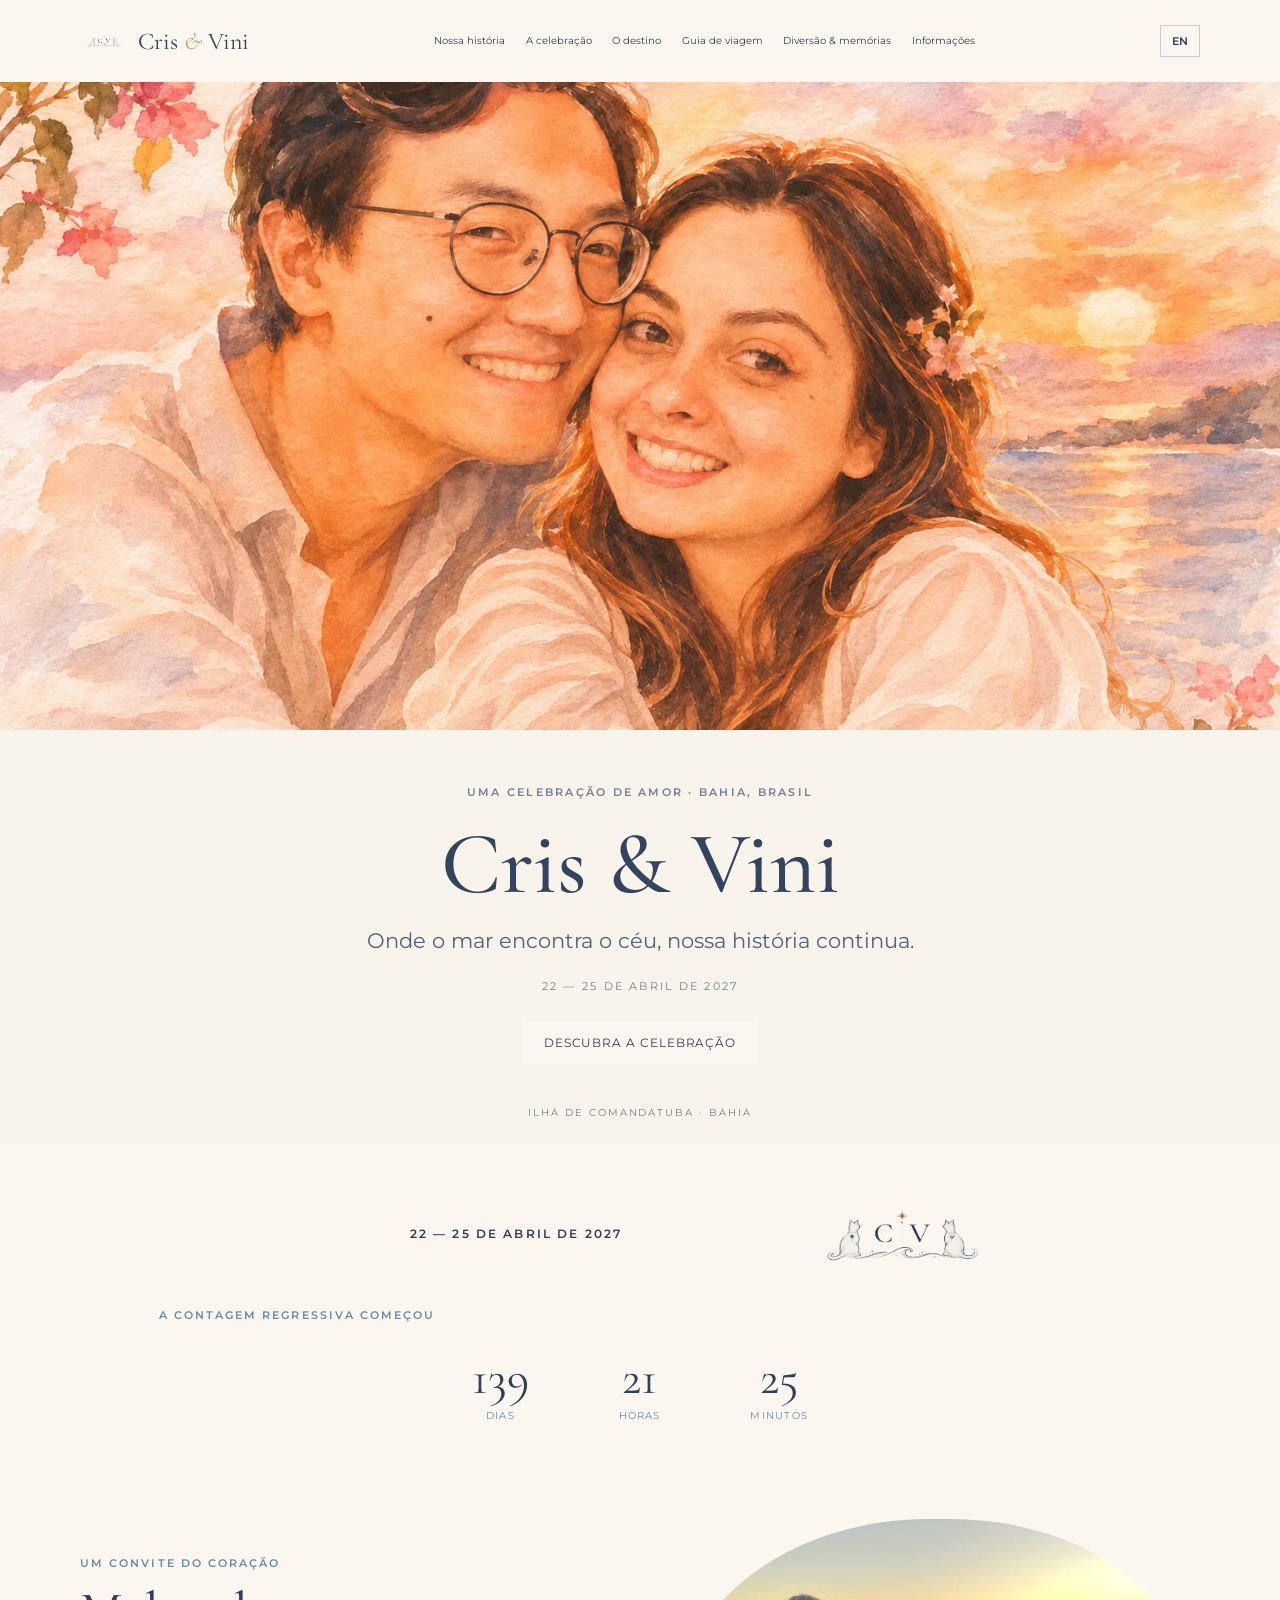
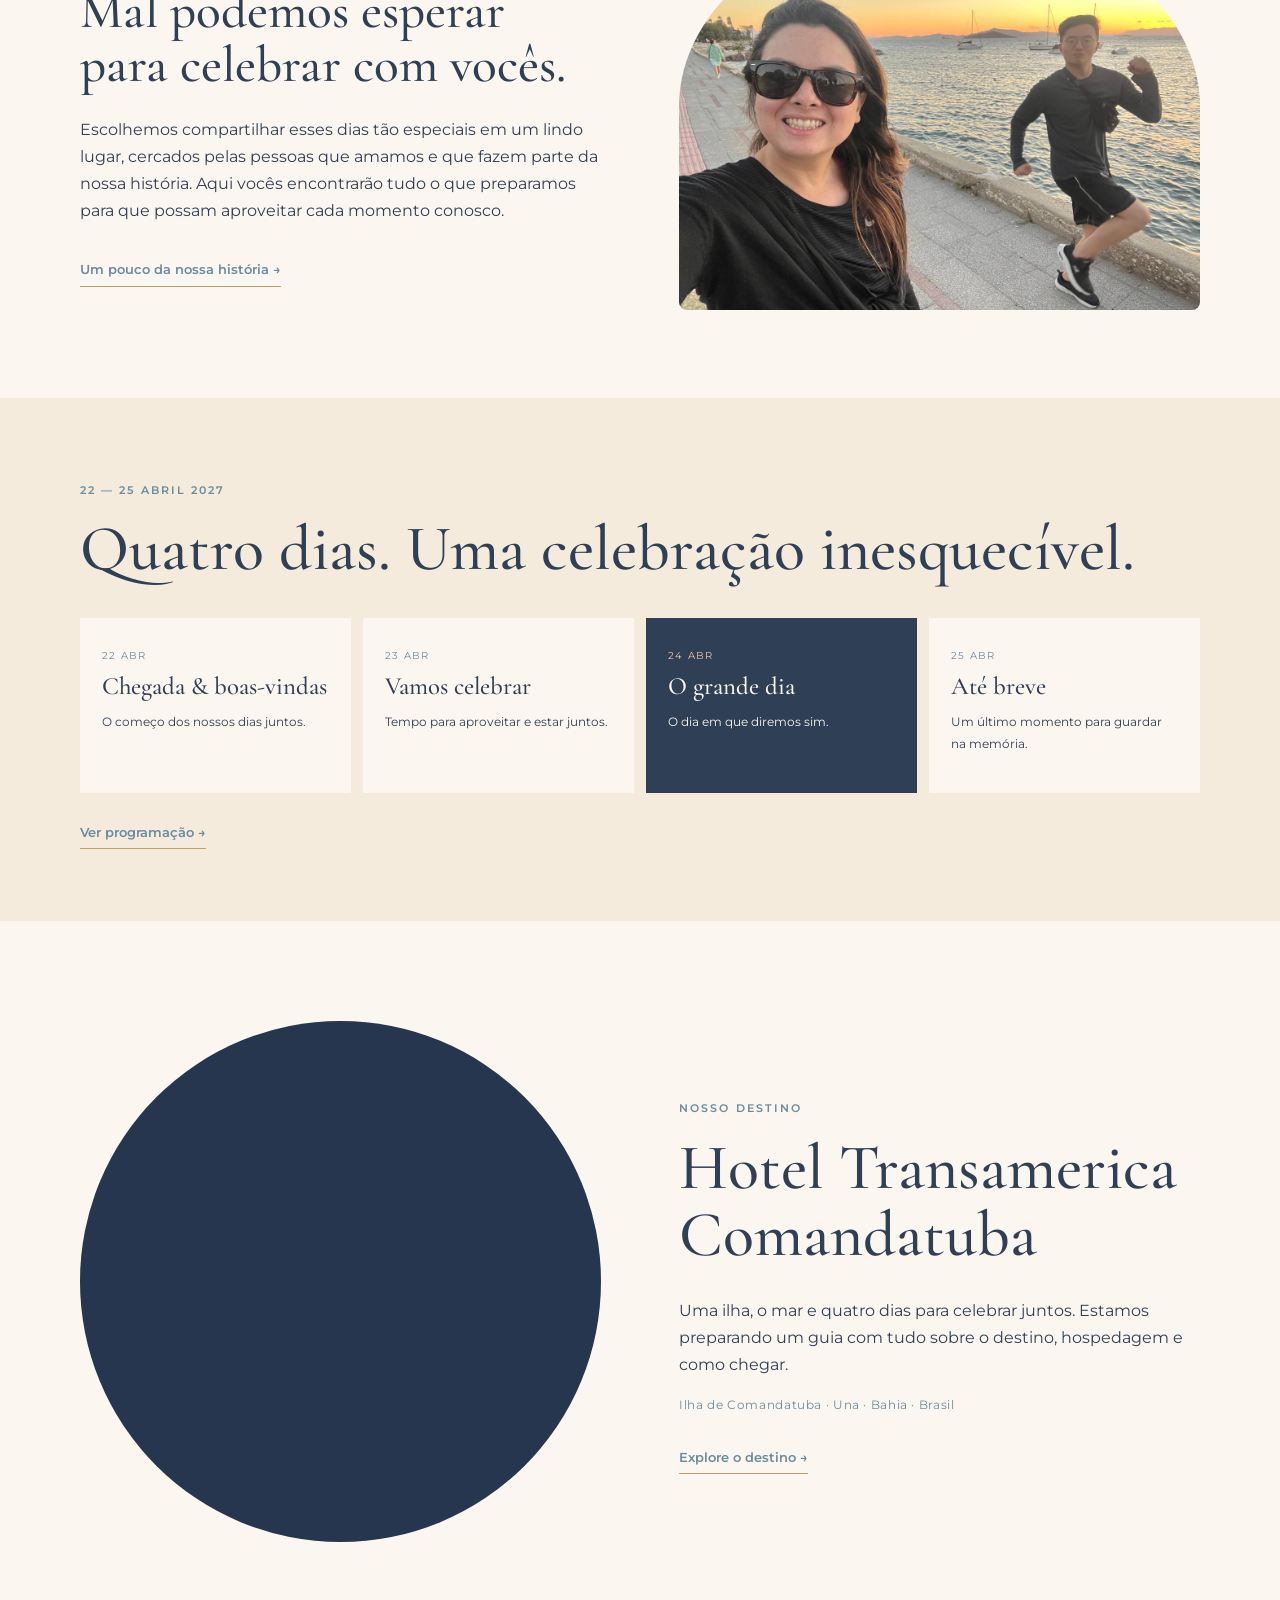
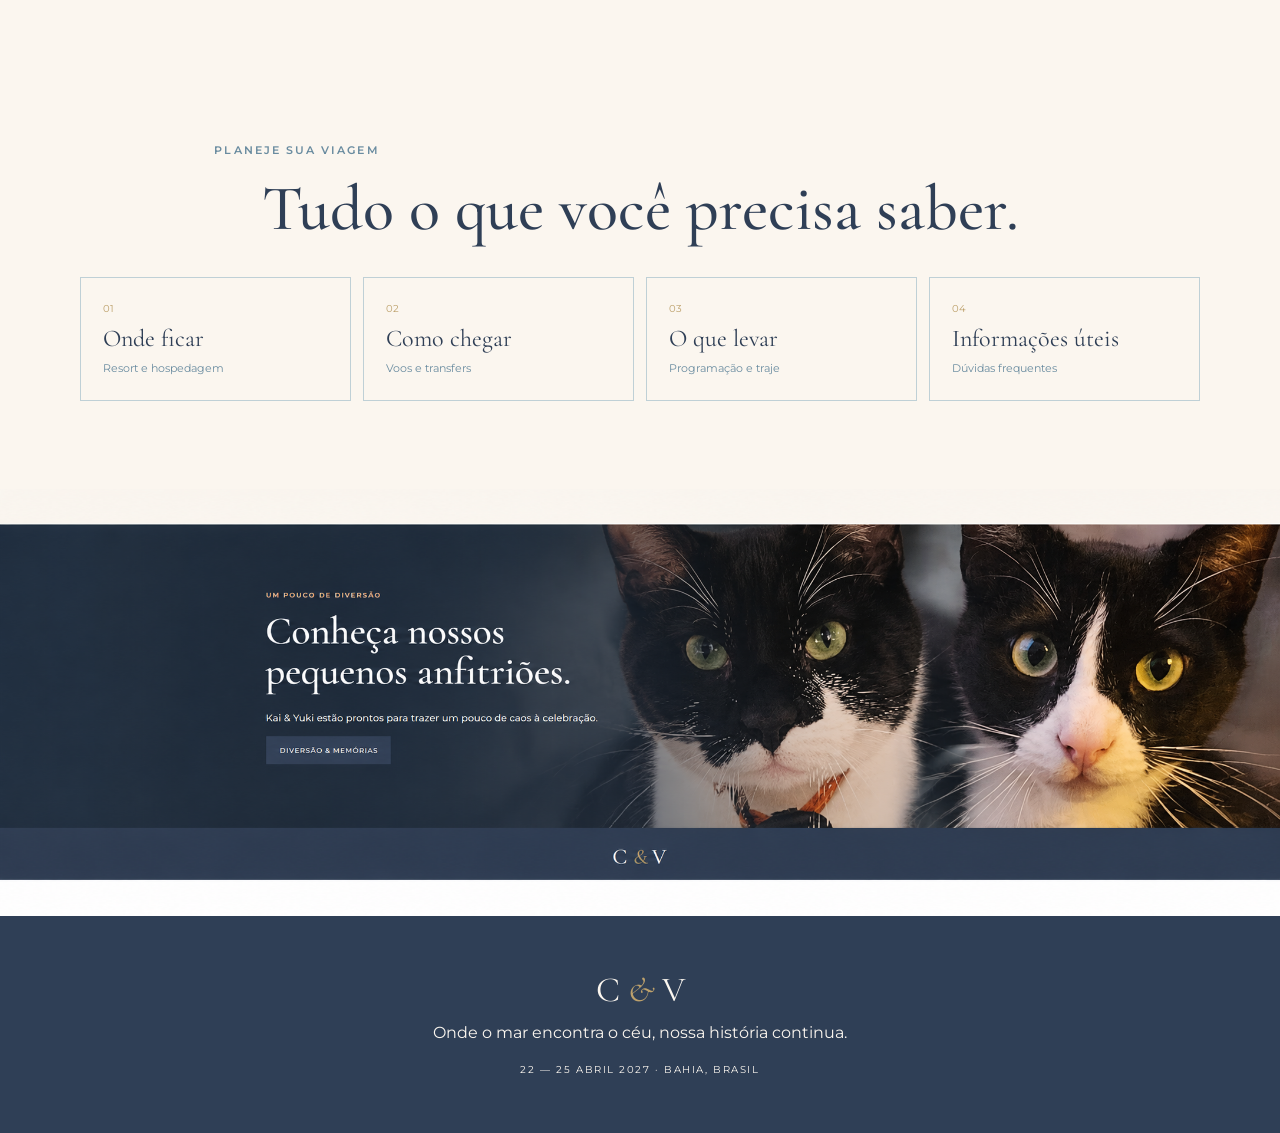
==== index.html @ fb2e3eb7 "Initial wedding guide website" ====
<!doctype html>
<html lang="pt-BR">
<head>
  <meta charset="utf-8">
  <meta name="viewport" content="width=device-width, initial-scale=1">
  <meta name="theme-color" content="#263b52">
  <meta name="description" content="Cris & Vini — nossa celebração em Comandatuba, Bahia, de 22 a 25 de abril de 2027.">
  <title>Cris & Vini — Nossa celebração</title>
  <link rel="preconnect" href="https://fonts.googleapis.com">
  <link rel="preconnect" href="https://fonts.gstatic.com" crossorigin>
  <link href="https://fonts.googleapis.com/css2?family=Cormorant+Garamond:wght@400;500;600;700&family=Montserrat:wght@300;400;500;600&display=swap" rel="stylesheet">
  <link rel="stylesheet" href="css/variables.css">
  <link rel="stylesheet" href="css/global.css">
  <link rel="stylesheet" href="css/navigation.css">
  <link rel="stylesheet" href="css/components.css">
  <link rel="stylesheet" href="css/responsive.css">
</head>
<body>
  <header class="site-header">
    <a class="brand" href="index.html" aria-label="Cris e Vini, início">
      <img src="assets/illustrations/monogram/wedding-monogram.png" alt="" class="brand-mark">
      <span>Cris <i>&</i> Vini</span>
    </a>
    <nav class="desktop-nav" aria-label="Navegação principal">
      <a href="pages/our-story.html" data-pt="Nossa história" data-en="Our story">Nossa história</a>
      <a href="pages/celebration.html" data-pt="A celebração" data-en="The celebration">A celebração</a>
      <a href="pages/destination.html" data-pt="O destino" data-en="The destination">O destino</a>
      <a href="pages/travel-guide.html" data-pt="Guia de viagem" data-en="Travel guide">Guia de viagem</a>
      <a href="pages/fun-memories.html" data-pt="Diversão & memórias" data-en="Fun & memories">Diversão & memórias</a>
      <a href="pages/guest-information.html" data-pt="Informações" data-en="Guest information">Informações</a>
    </nav>
    <div class="header-actions">
      <button class="language-switch" id="languageSwitch" type="button" aria-label="Mudar idioma">EN</button>
      <button class="menu-toggle" id="menuToggle" type="button" aria-label="Abrir menu" aria-expanded="false">☰</button>
    </div>
  </header>

  <main>
    <section class="hero">
      <div class="hero-image" role="img" aria-label="Cris e Vini"></div>
      <div class="hero-shade"></div>
      <div class="hero-content">
        <p class="eyebrow" data-pt="UMA CELEBRAÇÃO DE AMOR · BAHIA, BRASIL" data-en="A CELEBRATION OF LOVE · BAHIA, BRAZIL">UMA CELEBRAÇÃO DE AMOR · BAHIA, BRASIL</p>
        <h1 data-pt="Cris & Vini" data-en="Cris & Vini">Cris & Vini</h1>
        <p class="tagline" data-pt="Onde o mar encontra o céu, nossa história continua." data-en="Where the sea meets the sky, our story continues.">Onde o mar encontra o céu, nossa história continua.</p>
        <p class="hero-date" data-pt="22 — 25 DE ABRIL DE 2027" data-en="22 — 25 APRIL 2027">22 — 25 DE ABRIL DE 2027</p>
        <a class="button button-light" href="pages/celebration.html" data-pt="Descubra a celebração" data-en="Discover the celebration">Descubra a celebração</a>
      </div>
      <div class="hero-bottom">ILHA DE COMANDATUBA · BAHIA</div>
    </section>

    <section class="countdown-section section-wrap">
      
<div class="hero-date-row">
    <p class="hero-date">
        22 — 25 DE ABRIL DE 2027
    </p>

    <img
        src="assets/illustrations/monogram/wedding-monogram.png"
        alt="Kai e Yuki"
        class="countdown-monogram"
    >
</div>

      <p class="eyebrow" data-pt="A CONTAGEM REGRESSIVA COMEÇOU" data-en="THE COUNTDOWN HAS BEGUN">A CONTAGEM REGRESSIVA COMEÇOU</p>
      <div class="countdown" id="countdown" data-date="2027-04-24T17:00:00-03:00">
        <div><strong id="days">—</strong><span data-pt="dias" data-en="days">dias</span></div>
        <div><strong id="hours">—</strong><span data-pt="horas" data-en="hours">horas</span></div>
        <div><strong id="minutes">—</strong><span data-pt="minutos" data-en="minutes">minutos</span></div>
      </div>
    </section>

    <section class="intro-section section-wrap split">
      <div class="intro-copy">
        <p class="eyebrow" data-pt="UM CONVITE DO CORAÇÃO" data-en="A NOTE FROM THE HEART">UM CONVITE DO CORAÇÃO</p>
        <h2 data-pt="Mal podemos esperar para celebrar com vocês." data-en="We can't wait to celebrate with you.">Mal podemos esperar para celebrar com vocês.</h2>
        <p data-pt="Escolhemos compartilhar esses dias tão especiais em um lindo lugar, cercados pelas pessoas que amamos e que fazem parte da nossa história. Aqui vocês encontrarão tudo o que preparamos para que possam aproveitar cada momento conosco." data-en="We've chosen to share these special days in a place, surrounded by the people we love and who are part of our story. Here you'll find everything we've prepared to help you enjoy every moment with us.">Escolhemos compartilhar esses dias tão especiais em um lugar que amamos, cercados pelas pessoas que fazem parte da nossa história. Aqui vocês encontrarão tudo o que preparamos para que possam aproveitar cada momento conosco.</p>
        <a class="text-link" href="pages/our-story.html" data-pt="Um pouco da nossa história →" data-en="A little about our story →">Um pouco da nossa história →</a>
      </div>
      <img class="rounded-photo" src="assets/images/couple/our-story-together.jpg" alt="Cris e Vini juntos">
    </section>

    <section class="celebration-preview">
      <div class="section-wrap">
        <p class="eyebrow">22 — 25 ABRIL 2027</p>
        <h2 data-pt="Quatro dias. Uma celebração inesquecível." data-en="Four days. One unforgettable celebration.">Quatro dias. Uma celebração inesquecível.</h2>
        <div class="day-grid">
          <article class="day-card"><span>22 ABR</span><h3 data-pt="Chegada & boas-vindas" data-en="Arrival & welcome">Chegada & boas-vindas</h3><p data-pt="O começo dos nossos dias juntos." data-en="The beginning of our time together.">O começo dos nossos dias juntos.</p></article>
          <article class="day-card"><span>23 ABR</span><h3 data-pt="Vamos celebrar" data-en="Let's celebrate">Vamos celebrar</h3><p data-pt="Tempo para aproveitar e estar juntos." data-en="Time to enjoy the destination together.">Tempo para aproveitar e estar juntos.</p></article>
          <article class="day-card featured"><span>24 ABR</span><h3 data-pt="O grande dia" data-en="The wedding day">O grande dia</h3><p data-pt="O dia em que diremos sim." data-en="The day we say I do.">O dia em que diremos sim.</p></article>
          <article class="day-card"><span>25 ABR</span><h3 data-pt="Até breve" data-en="Until next time">Até breve</h3><p data-pt="Um último momento para guardar na memória." data-en="One last moment to remember.">Um último momento para guardar na memória.</p></article>
        </div>
        <a class="text-link" href="pages/celebration.html" data-pt="Ver programação →" data-en="See the programme →">Ver programação →</a>
      </div>
    </section>

    <section class="destination-preview section-wrap split">
      <div class="destination-video">
    <iframe
        src="https://www.youtube-nocookie.com/embed/KfftTH2ZF_k"
        title="Cris & Vini — Nosso destino"
        allow="accelerometer; autoplay; clipboard-write; encrypted-media; gyroscope; picture-in-picture; web-share"
        referrerpolicy="strict-origin-when-cross-origin"
        allowfullscreen>
    </iframe>
</div>
      <div>
        <p class="eyebrow" data-pt="NOSSO DESTINO" data-en="OUR DESTINATION">NOSSO DESTINO</p>
        <h2>Hotel Transamerica Comandatuba</h2>
        <p data-pt="Uma ilha, o mar e quatro dias para celebrar juntos. Estamos preparando um guia com tudo sobre o destino, hospedagem e como chegar." data-en="An island, the ocean and four days to celebrate together. We're preparing a guide to the destination, accommodation and how to get there.">Uma ilha, o mar e quatro dias para celebrar juntos. Estamos preparando um guia com tudo sobre o destino, hospedagem e como chegar.</p>
        <p class="location-line">Ilha de Comandatuba · Una · Bahia · Brasil</p>
        <a class="text-link" href="pages/destination.html" data-pt="Explore o destino →" data-en="Explore the destination →">Explore o destino →</a>
      </div>
    </section>

    <section class="quick-links section-wrap">
      <p class="eyebrow" data-pt="PLANEJE SUA VIAGEM" data-en="PLAN YOUR TRIP">PLANEJE SUA VIAGEM</p>
      <h2 data-pt="Tudo o que você precisa saber." data-en="Everything you need to know.">Tudo o que você precisa saber.</h2>
      <div class="link-grid">
        <a href="pages/destination.html"><span>01</span><b data-pt="Onde ficar" data-en="Where to stay">Onde ficar</b><small data-pt="Resort e hospedagem" data-en="Resort & accommodation">Resort e hospedagem</small></a>
        <a href="pages/travel-guide.html"><span>02</span><b data-pt="Como chegar" data-en="Getting there">Como chegar</b><small data-pt="Voos e transfers" data-en="Flights & transfers">Voos e transfers</small></a>
        <a href="pages/celebration.html"><span>03</span><b data-pt="O que levar" data-en="What to pack">O que levar</b><small data-pt="Programação e traje" data-en="Schedule & dress code">Programação e traje</small></a>
        <a href="pages/guest-information.html"><span>04</span><b data-pt="Informações úteis" data-en="Useful information">Informações úteis</b><small data-pt="Dúvidas frequentes" data-en="Frequently asked questions">Dúvidas frequentes</small></a>
      </div>
    </section>

<section class="memories-banner-image">
    <a href="pages/fun-memories.html"
       aria-label="Conheça Kai e Yuki e descubra nossas memórias">
        <img
            src="assets/images/kai-yuki-banner.png"
            alt="Kai e Yuki, nossos pequenos anfitriões, em um banner azul de casamento."
        >
    </a>
</section>

  <footer class="site-footer">
    <div class="footer-monogram">C <i>&</i> V</div>
    <p data-pt="Onde o mar encontra o céu, nossa história continua." data-en="Where the sea meets the sky, our story continues.">Onde o mar encontra o céu, nossa história continua.</p>
    <small>22 — 25 ABRIL 2027 · BAHIA, BRASIL</small>
  </footer>
  <script src="js/language.js"></script>
  <script src="js/navigation.js"></script>
  <script src="js/countdown.js"></script>
</body>
</html>
---- css/variables.css ----
:root{--cream:#f4ebdd;--paper:#fbf6ef;--ink:#2f3f56;--ocean:#6a8ca0;--rose:#d8a7b0;--peach:#f2c2a6;--mist:#bfd0d6;--gold:#bda16c;--serif:'Cormorant Garamond',Georgia,serif;--sans:'Montserrat',Arial,sans-serif;--content:1120px}


:root {
    --ocean-navy: #263954;
    --ocean-blue: #405875;
    --sea-muted: #71849a;
    --sunset-gold: #ad8050;
    --paper-cream: #fbf7f0;
    --paper-warm: #f1e8dc;
}

/* Stronger text contrast */
body {
    color: var(--ocean-navy);
    background: var(--paper-cream);
}

.hero h1,
.hero .eyebrow,
.hero-date,
.hero .tagline {
    color: var(--ocean-navy);
}

/* Navigation contrast */
.nav-brand,
.nav-links a {
    color: var(--ocean-navy);
}

.nav-links a:hover {
    color: var(--sunset-gold);
}
---- css/global.css ----
*{box-sizing:border-box}html{scroll-behavior:smooth}body{margin:0;background:var(--paper);color:var(--ink);font-family:var(--sans);font-weight:400;line-height:1.7}a{color:inherit;text-decoration:none}img{max-width:100%;display:block}.section-wrap{width:min(var(--content),calc(100% - 48px));margin-inline:auto;padding-block:88px}.eyebrow{font-size:.68rem;letter-spacing:.19em;font-weight:600;color:var(--ocean)}h1,h2,h3{font-family:var(--serif);font-weight:500;line-height:1.05;margin:.25em 0 .45em}h1{font-size:clamp(3.4rem,8vw,7rem)}h2{font-size:clamp(2.3rem,5vw,4rem)}p{max-width: sixty;max-width:62ch}.text-link{display:inline-block;margin-top:18px;color:var(--ocean);font-size:.82rem;font-weight:600;border-bottom:1px solid var(--gold);padding-bottom:5px}.button{display:inline-block;padding:13px 22px;font-size:.72rem;letter-spacing:.08em;text-transform:uppercase}.button-light{background:var(--paper);color:var(--ink)}.button-dark{background:var(--ink);color:var(--paper)}.split{display:grid;grid-template-columns:1fr 1fr;gap:7%;align-items:center}.rounded-photo{width:100%;max-height:540px;object-fit:cover;border-radius:48% 48% 8px 8px}.site-footer{text-align:center;background:var(--ink);color:var(--paper);padding:52px 24px}.site-footer p{margin:8px auto}.site-footer small{letter-spacing:.15em;font-size:.65rem}.footer-monogram{font:2.2rem var(--serif)}.footer-monogram i{color:var(--gold)}
---- css/navigation.css ----
.site-header{height:82px;padding:0 max(24px,calc((100% - var(--content))/2));display:flex;align-items:center;justify-content:space-between;background:var(--paper);position:relative;z-index:10}.brand{display:flex;align-items:center;gap:10px;font:1.5rem var(--serif);white-space:nowrap}.brand i{color:var(--gold)}.brand-mark{width:42px;height:42px;object-fit:contain}.desktop-nav{display:flex;gap:clamp(10px,1.6vw,24px)}.desktop-nav a{font-size:.65rem;white-space:nowrap}.desktop-nav a:hover{color:var(--ocean)}.header-actions{display:flex;gap:10px}.language-switch,.menu-toggle{border:1px solid var(--mist);background:transparent;color:var(--ink);padding:8px 11px;cursor:pointer;font:600 .7rem var(--sans)}.menu-toggle{display:none}
---- css/components.css ----
/* =========================================
   HERO
   Portrait image and editorial text
   ========================================= */

.hero {
    min-height: auto;
    height: auto;
    display: flex;
    flex-direction: column;
    position: relative;
    text-align: center;
    background: #f8f3eb;
    color: white;
    overflow: hidden;
}

.hero-image {
    position: relative;
    width: 100%;
    height: min(72vh, 680px);
    min-height: 420px;
    background: url('../assets/images/couple/hero-watercolor.webp')
        center 43% / cover no-repeat;
}

.hero-shade {
    display: none;
}

.hero-content {
    position: relative;
    z-index: 2;
    width: 100%;
    max-width: none;
    margin: 0;
    padding: 42px 24px 38px;
    background: #f8f3eb;
    color: #34445e;
    text-align: center;
    align-items: center;
}

.hero h1 {
    color: #34445e;
    font-size: clamp(3.5rem, 7vw, 5.5rem);
    line-height: 1;
    margin: 12px 0 16px;
    text-shadow: none;
}

.hero .eyebrow,
.hero-date {
    width: 100%;
    color: #718096;
    text-align: center;
    text-shadow: none;
    letter-spacing: 0.2em;
    font-size: 0.7rem;
    margin-left: auto;
    margin-right: auto;
}

.hero .eyebrow {
    margin-bottom: 18px;
}

.hero .tagline {
    color: #52627a;
    font-size: clamp(1rem, 1.8vw, 1.3rem);
    font-family: italic 1.35rem var(--serif);
    margin: 0 auto;
    max-width: 650px;
    line-height: 1.6;
}

.hero-date {
    margin: 20px auto 24px;
}

.hero-bottom {
    position: relative;
    bottom: auto;
    padding: 0 20px 22px;
    background: #f8f3eb;
    color: #718096;
    letter-spacing: 0.2em;
    font-size: 0.62rem;
    text-align: center;
}


/* =========================================
   NAVIGATION — WEDDING MONOGRAM
   ========================================= */

.nav-brand img,
.brand-mark {
    width: 48px;
    height: 48px;
    object-fit: contain;
    flex-shrink: 0;
}


/* =========================================
   HERO DATE AND CAT MONOGRAM
   ========================================= */

.hero-date-row {
    display: flex;
    align-items: center;
    justify-content: center;
    gap: 28px;
    width: 100%;
    margin: 0 auto 35px;
}

.hero-date-row .hero-date {
    margin: 0;
    color: var(--ink);
    font-size: 0.75rem;
    letter-spacing: 0.18em;
    font-weight: 600;
}

.countdown-monogram {
    display: block !important;
    width: 220px !important;
    height: auto !important;
    max-width: none !important;
    flex-shrink: 0;
}


/* =========================================
   COUNTDOWN
   ========================================= */

.countdown-section {
    text-align: center;
    padding-block: 55px;
}

.countdown {
    display: flex;
    justify-content: center;
    gap: clamp(28px, 7vw, 90px);
    margin-top: 24px;
}

.countdown div {
    display: grid;
}

.countdown strong {
    font: 3rem var(--serif);
}

.countdown span {
    font-size: 0.65rem;
    text-transform: uppercase;
    letter-spacing: 0.12em;
    color: var(--ocean);
}


/* =========================================
   INTRODUCTION
   ========================================= */

.intro-section {
    padding-top: 40px;
}

.intro-copy h2 {
    font-size: clamp(2.3rem, 4vw, 3.4rem);
}


/* =========================================
   CELEBRATION PREVIEW
   ========================================= */

.celebration-preview {
    background: var(--cream);
    padding-block: 72px;
}

.celebration-preview .section-wrap {
    padding-block: 0;
}

.day-grid {
    display: grid;
    grid-template-columns: repeat(4, 1fr);
    gap: 12px;
    margin: 35px 0 10px;
}

.day-card {
    background: var(--paper);
    padding: 22px;
    min-height: 175px;
}

.day-card span {
    font-size: 0.65rem;
    letter-spacing: 0.12em;
    color: var(--ocean);
}

.day-card h3 {
    font-size: 1.55rem;
}

.day-card p {
    font-size: 0.78rem;
}

.day-card.featured {
    background: var(--ink);
    color: var(--paper);
}

.day-card.featured span {
    color: var(--peach);
}


/* =========================================
   DESTINATION PREVIEW
   ========================================= */

.destination-preview {
    padding-block: 100px;
}

.location-line {
    font-size: 0.78rem;
    color: var(--ocean);
    letter-spacing: 0.05em;
}


/* =========================================
   QUICK LINKS
   ========================================= */

.quick-links {
    text-align: center;
}

.link-grid {
    display: grid;
    grid-template-columns: repeat(4, 1fr);
    gap: 12px;
    margin-top: 35px;
    text-align: left;
}

.link-grid a {
    padding: 22px;
    border: 1px solid var(--mist);
    display: flex;
    flex-direction: column;
    gap: 6px;
    transition: 0.2s;
}

.link-grid a:hover {
    background: var(--cream);
    transform: translateY(-3px);
}

.link-grid span {
    font-size: 0.65rem;
    color: var(--gold);
}

.link-grid b {
    font: 1.5rem var(--serif);
}

.link-grid small {
    font-size: 0.7rem;
    color: var(--ocean);
}



/* =========================================
   MEMORIES BANNER — KAI & YUKI
   Full portrait photo, no cropping
   ========================================= */

.memories-banner {
    position: relative;
    min-height: 460px;
    display: flex;
    align-items: center;
    padding: 65px max(24px, calc((100% - var(--content)) / 2));

    background-color: var(--ink);
    background-image:
        linear-gradient(
            90deg,
            rgba(28, 45, 62, 1) 0%,
            rgba(28, 45, 62, 0.96) 38%,
            rgba(28, 45, 62, 0.35) 65%,
            rgba(28, 45, 62, 0.05) 100%
        ),
        url('../assets/images/kai-yuki-together.jpg');

    background-size: 100% 100%, auto 100%;
    background-position: center, right center;
    background-repeat: no-repeat;

    color: white;
}

.memories-content {
    position: relative;
    z-index: 2;
    max-width: 550px;
}

.memories-banner .eyebrow {
    color: var(--peach);
}


/* Mobile layout */

@media (max-width: 700px) {
    .memories-banner {
        min-height: 620px;
        align-items: flex-start;
        padding: 55px 24px 300px;

        background-image:
            linear-gradient(
                180deg,
                rgba(28, 45, 62, 1) 0%,
                rgba(28, 45, 62, 0.96) 38%,
                rgba(28, 45, 62, 0.05) 75%
            ),
            url('../assets/images/kai-yuki-together.jpg');

        background-size: 100% 100%, auto 55%;
        background-position: center, center bottom;
        background-repeat: no-repeat;
    }

    .memories-content {
        max-width: 100%;
    }
}



/* =========================================
   INTERNAL PAGE HERO
   ========================================= */

.page-hero {
    height: 430px;
    position: relative;
    display: flex;
    align-items: end;
    overflow: hidden;
    color: white;
}

.page-hero > img {
    position: absolute;
    width: 100%;
    height: 100%;
    object-fit: cover;
}

.page-hero-overlay {
    position: absolute;
    inset: 0;
    background: linear-gradient(
        90deg,
        rgba(26, 42, 58, 0.72),
        rgba(26, 42, 58, 0.12)
    );
}

.page-hero-content {
    position: relative;
    padding: 50px max(24px, calc((100% - var(--content)) / 2));
    max-width: 850px;
}

.page-hero-content .eyebrow {
    color: var(--peach);
}

.page-hero-content p:last-child {
    max-width: 600px;
}


/* =========================================
   PAGE CONTENT
   ========================================= */

.page-content {
    min-height: 380px;
}

.content-placeholder {
    margin: 35px 0;
    padding: 55px 25px;
    background: var(--cream);
    text-align: center;
    color: var(--ocean);
}

.content-placeholder span {
    font: 2rem var(--serif);
    color: var(--gold);
}

.content-placeholder p {
    margin: 8px auto;
}


/* =========================================
   DESTINATION VIDEO — CIRCULAR
   ========================================= */

.destination-video {
    position: relative;
    width: 100%;
    aspect-ratio: 1 / 1;
    overflow: hidden;
    border-radius: 50%;
    background: #26364f;
}

.destination-video iframe {
    position: absolute;
    top: 0;
    left: 50%;
    width: 177.78%;
    height: 100%;
    transform: translateX(-50%);
    border: 0;
}

.memories-banner-image {
    width: 100%;
    overflow: hidden;
    background: #26364f;
}

.memories-banner-image img {
    display: block;
    width: 100%;
    height: auto;
}
---- css/responsive.css ----
@media(max-width:1050px){.desktop-nav{gap:10px}.desktop-nav a{font-size:.58rem}.brand{font-size:1.25rem}.brand-mark{width:34px;height:34px}}@media(max-width:820px){.site-header{height:70px}.menu-toggle{display:block}.desktop-nav{display:none;position:absolute;top:70px;left:0;right:0;background:var(--paper);padding:18px 24px 24px;box-shadow:0 12px 20px #1b2d3a18;flex-direction:column}.desktop-nav.open{display:flex}.desktop-nav a{font-size:.8rem;padding:8px 0}.split{grid-template-columns:1fr;gap:30px}.day-grid{grid-template-columns:repeat(2,1fr)}.link-grid{grid-template-columns:repeat(2,1fr)}.hero{min-height:680px}.intro-section .rounded-photo{order:-1;max-height:420px}}@media(max-width:480px){.section-wrap{width:calc(100% - 36px);padding-block:62px}.hero{min-height:620px}.hero .tagline{font-size:1.15rem}.countdown strong{font-size:2.3rem}.day-grid,.link-grid{grid-template-columns:1fr 1fr}.day-card{padding:15px;min-height:160px}.day-card h3{font-size:1.3rem}.page-hero{height:360px}.page-hero-content{padding:30px 20px}.brand{font-size:1.2rem}.brand-mark{width:30px;height:30px}}


/* HERO — mobile adjustments */
@media (max-width: 820px) {
  .hero {
    min-height: 680px;
  }

  .hero-image {
    background-position: 48% center;
  }

  .hero-content {
    width: 100%;
    padding: 30px 22px 82px;
  }

  .hero h1 {
    font-size: clamp(3.5rem, 13vw, 5rem);
  }
}

@media (max-width: 480px) {
  .hero {
    min-height: 650px;
  }

  .hero-image {
    background-position: 48% center;
  }

  .hero-content {
    padding-bottom: 85px;
  }

  .hero .tagline {
    font-size: 1.1rem;
  }

  .hero-date {
    margin: 18px 0 22px;
  }
}

@media (max-width: 820px) {
  .hero-image {
    height: 58vh;
    min-height: 380px;
    background-position: center center;
  }

  .hero-content {
    padding: 32px 20px 28px;
  }

  .hero h1 {
    font-size: clamp(3.2rem, 12vw, 4.5rem);
  }
}

@media (max-width: 480px) {
  .hero-image {
    height: 52vh;
    min-height: 340px;
  }

  .hero-content {
    padding: 28px 18px 24px;
  }

  .hero .tagline {
    font-size: 1rem;
  }
}
@media (max-width: 600px) {
    .hero-date-row {
        gap: 14px;
        flex-wrap: wrap;
    }

    .countdown-monogram {
        width: 150px !important;
    }
}
@media (max-width: 600px) {
    .destination-video {
        width: min(100%, 360px);
        aspect-ratio: 1 / 1;
        margin: 0 auto;
        border-radius: 50%;
    }
}
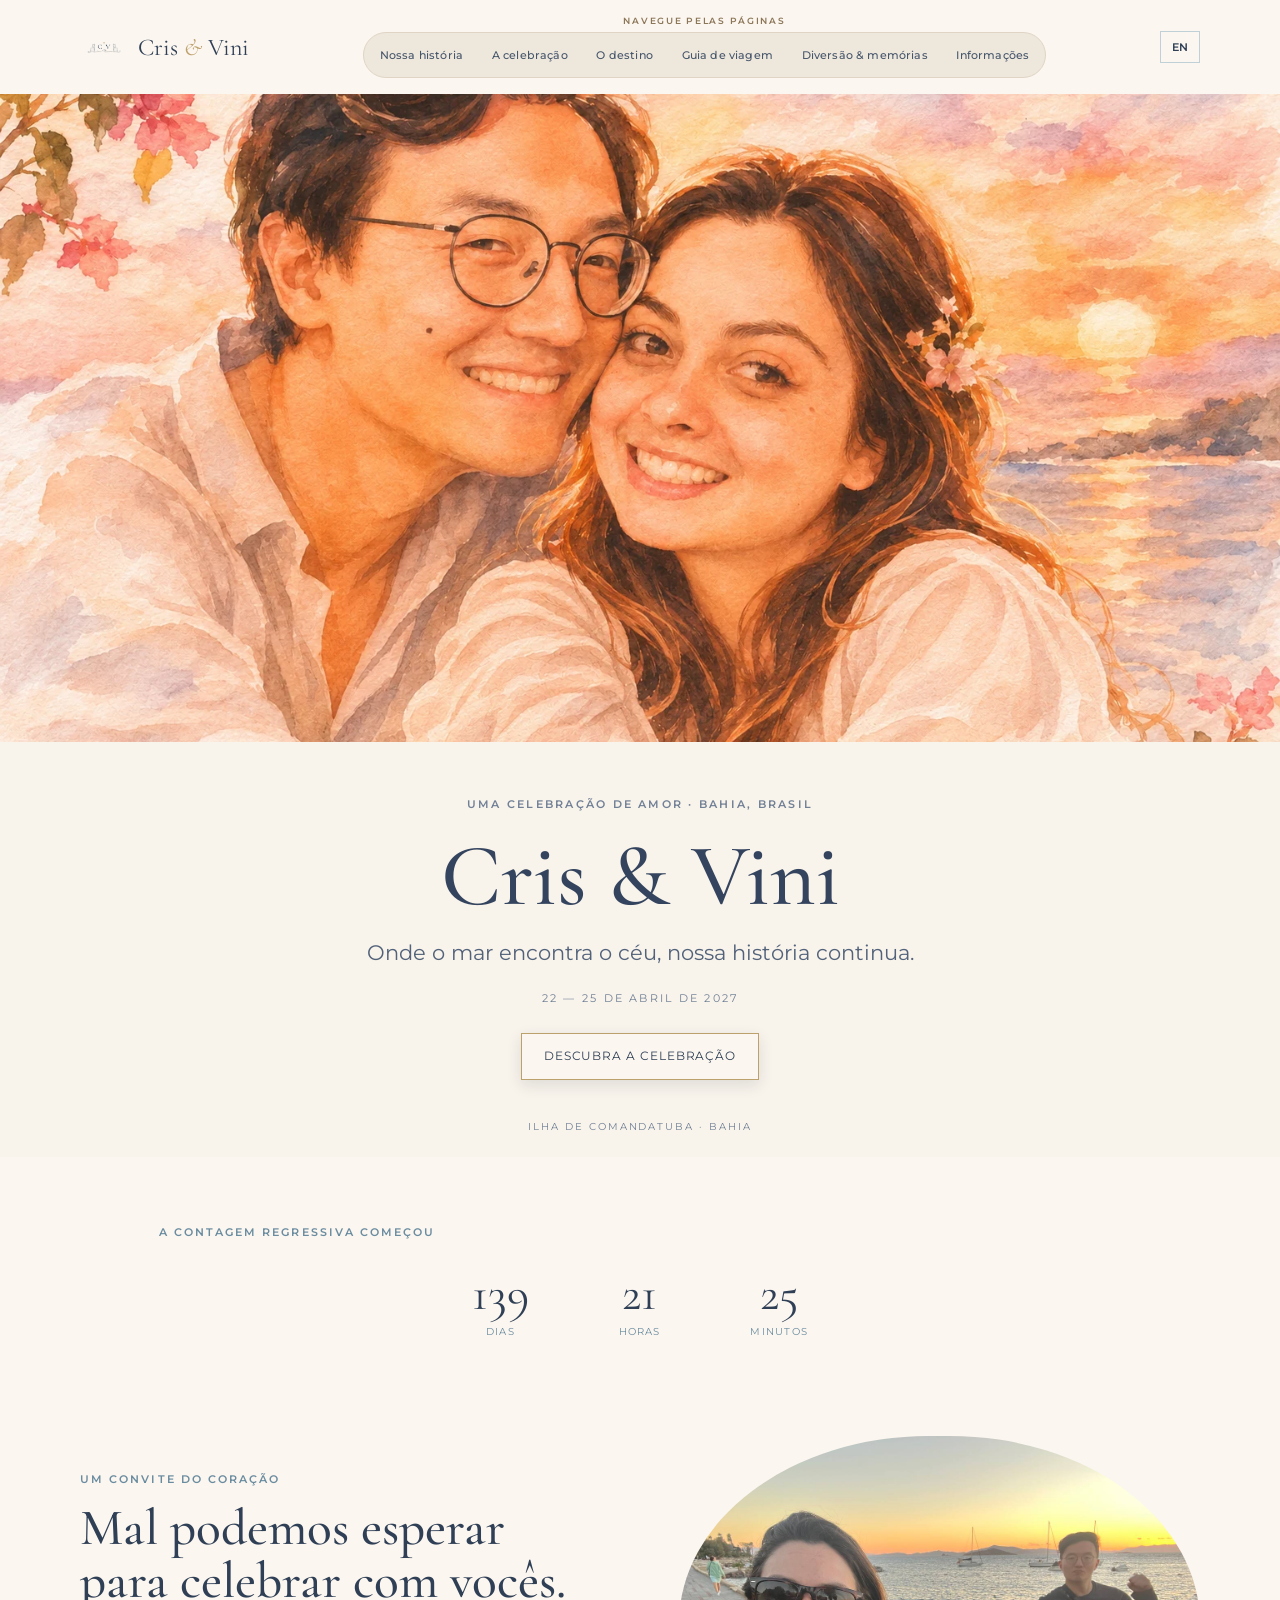
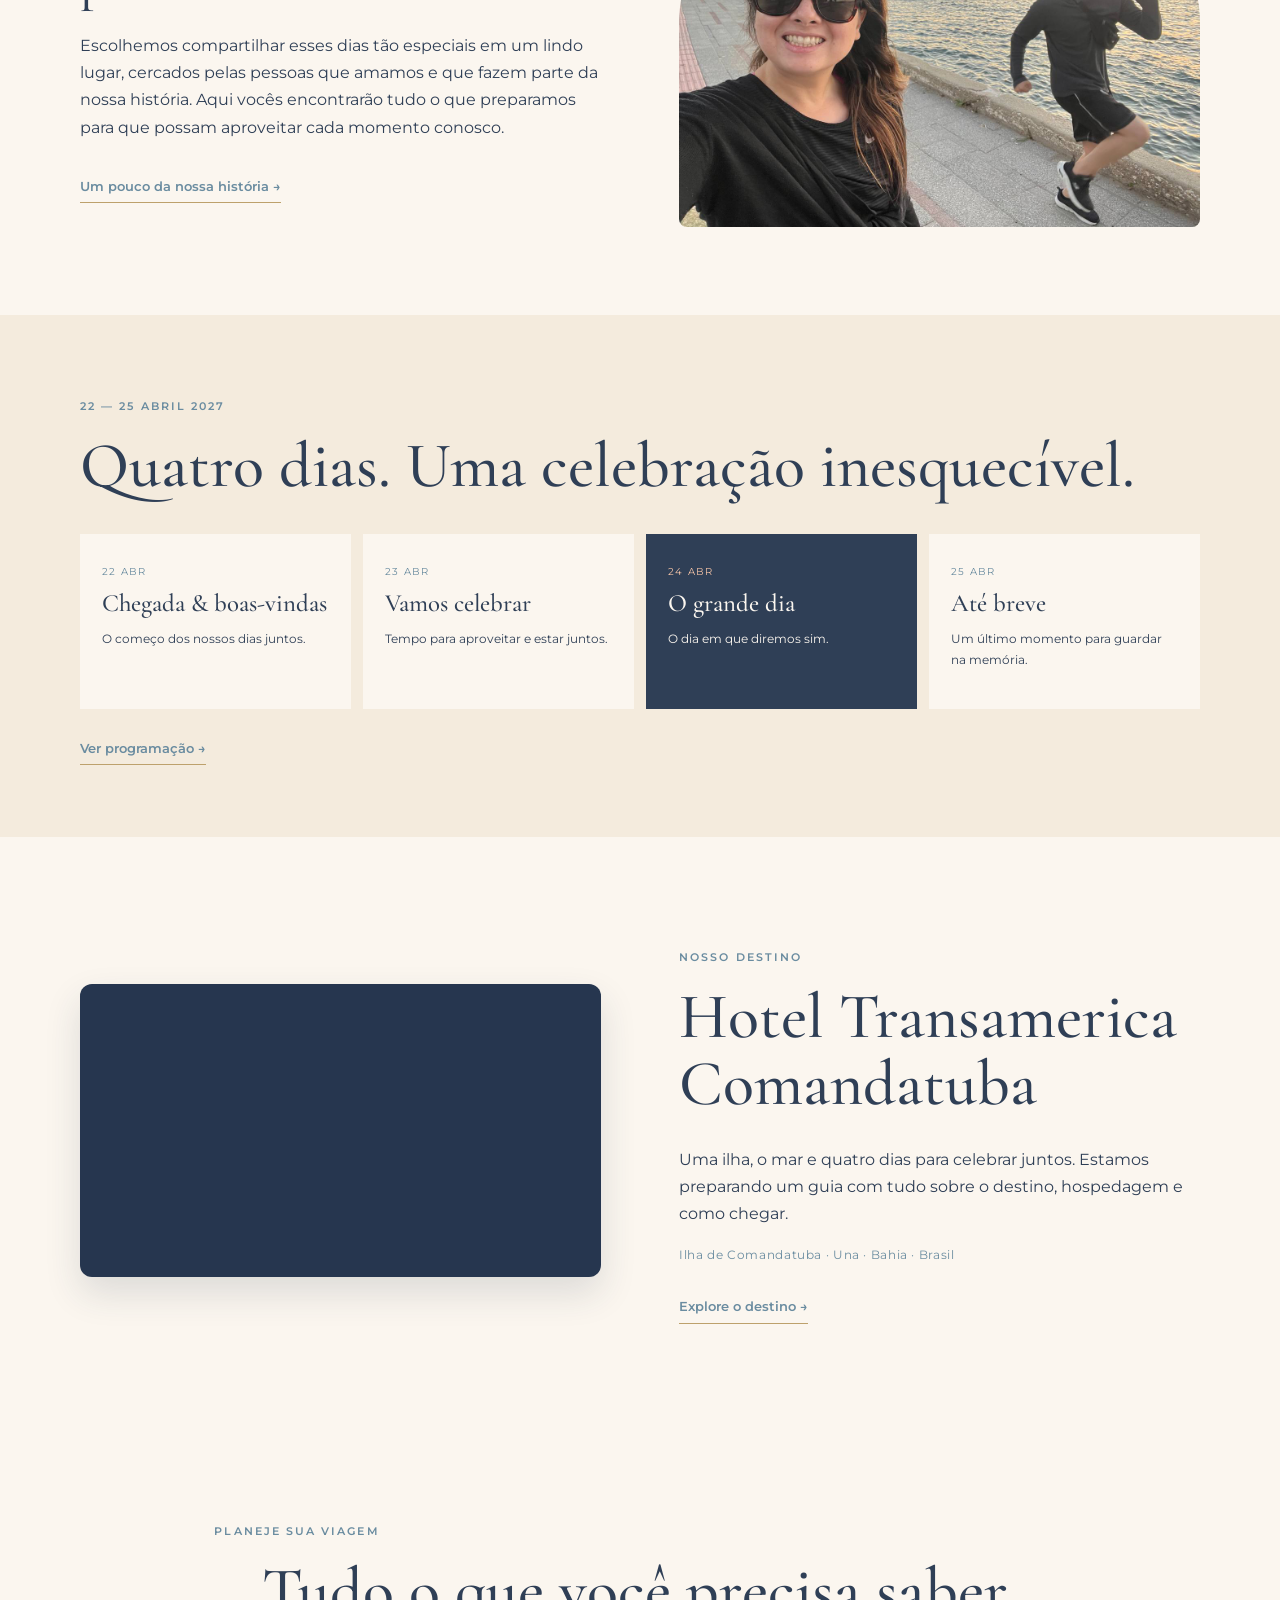
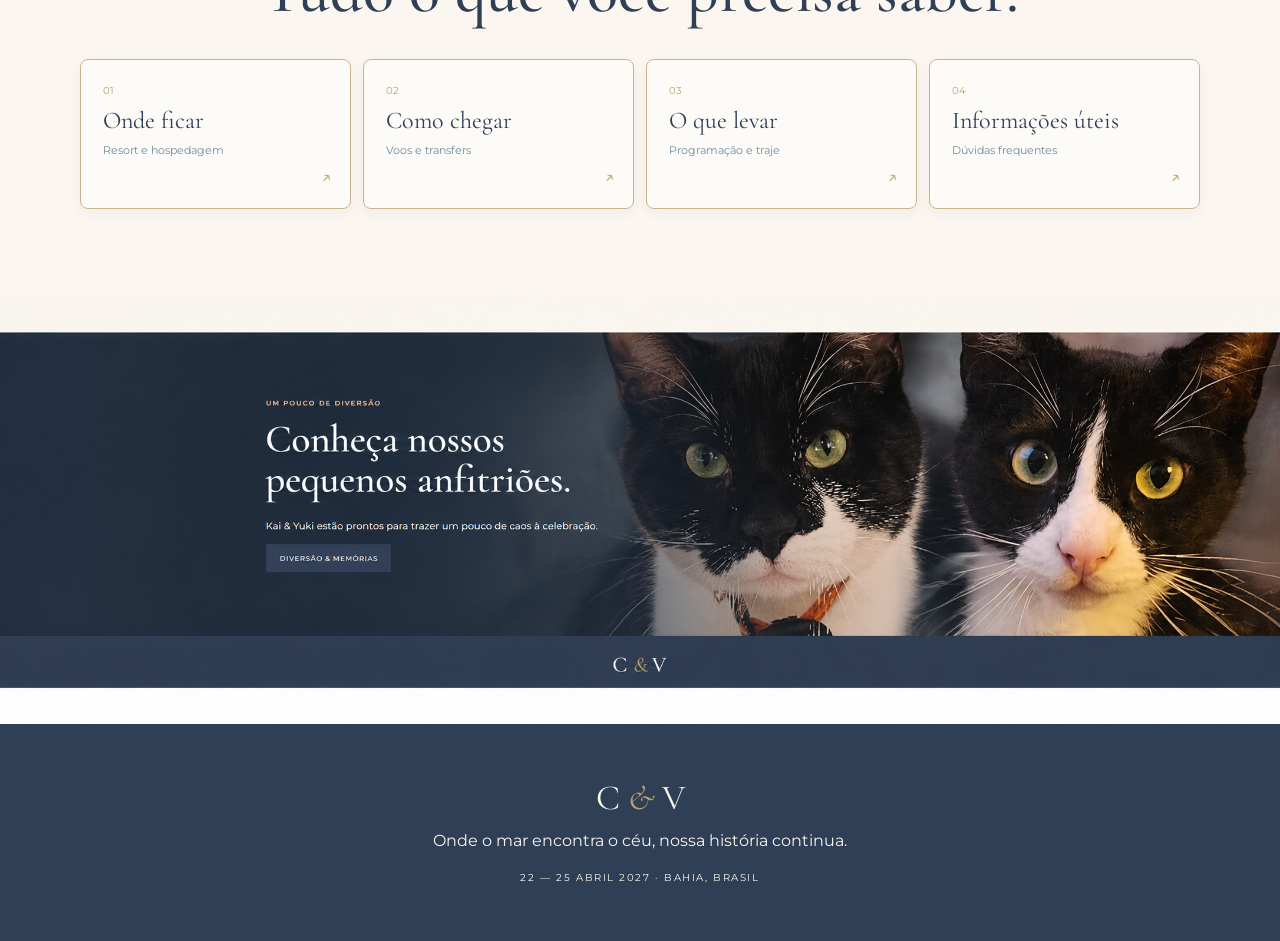
==== commit a5780097: "Improve page navigation visibility" ====
--- a/index.html
+++ b/index.html
@@ -21,14 +21,14 @@
       <img src="assets/illustrations/monogram/wedding-monogram.png" alt="" class="brand-mark">
       <span>Cris <i>&</i> Vini</span>
     </a>
-    <nav class="desktop-nav" aria-label="Navegação principal">
+    <nav class="desktop-nav" aria-label="Navegação principal"><span class="nav-label" data-pt="NAVEGUE PELAS PÁGINAS" data-en="EXPLORE THE PAGES">NAVEGUE PELAS PÁGINAS</span><div class="nav-links">
       <a href="pages/our-story.html" data-pt="Nossa história" data-en="Our story">Nossa história</a>
       <a href="pages/celebration.html" data-pt="A celebração" data-en="The celebration">A celebração</a>
       <a href="pages/destination.html" data-pt="O destino" data-en="The destination">O destino</a>
       <a href="pages/travel-guide.html" data-pt="Guia de viagem" data-en="Travel guide">Guia de viagem</a>
       <a href="pages/fun-memories.html" data-pt="Diversão & memórias" data-en="Fun & memories">Diversão & memórias</a>
       <a href="pages/guest-information.html" data-pt="Informações" data-en="Guest information">Informações</a>
-    </nav>
+    </div></nav>
     <div class="header-actions">
       <button class="language-switch" id="languageSwitch" type="button" aria-label="Mudar idioma">EN</button>
       <button class="menu-toggle" id="menuToggle" type="button" aria-label="Abrir menu" aria-expanded="false">☰</button>
@@ -50,19 +50,6 @@
     </section>
 
     <section class="countdown-section section-wrap">
-      
-<div class="hero-date-row">
-    <p class="hero-date">
-        22 — 25 DE ABRIL DE 2027
-    </p>
-
-    <img
-        src="assets/illustrations/monogram/wedding-monogram.png"
-        alt="Kai e Yuki"
-        class="countdown-monogram"
-    >
-</div>
-
       <p class="eyebrow" data-pt="A CONTAGEM REGRESSIVA COMEÇOU" data-en="THE COUNTDOWN HAS BEGUN">A CONTAGEM REGRESSIVA COMEÇOU</p>
       <div class="countdown" id="countdown" data-date="2027-04-24T17:00:00-03:00">
         <div><strong id="days">—</strong><span data-pt="dias" data-en="days">dias</span></div>
--- a/css/navigation.css
+++ b/css/navigation.css
@@ -1 +1,117 @@
-.site-header{height:82px;padding:0 max(24px,calc((100% - var(--content))/2));display:flex;align-items:center;justify-content:space-between;background:var(--paper);position:relative;z-index:10}.brand{display:flex;align-items:center;gap:10px;font:1.5rem var(--serif);white-space:nowrap}.brand i{color:var(--gold)}.brand-mark{width:42px;height:42px;object-fit:contain}.desktop-nav{display:flex;gap:clamp(10px,1.6vw,24px)}.desktop-nav a{font-size:.65rem;white-space:nowrap}.desktop-nav a:hover{color:var(--ocean)}.header-actions{display:flex;gap:10px}.language-switch,.menu-toggle{border:1px solid var(--mist);background:transparent;color:var(--ink);padding:8px 11px;cursor:pointer;font:600 .7rem var(--sans)}.menu-toggle{display:none}+
+.site-header {
+  min-height: 94px;
+  height: auto;
+  padding: 10px max(24px,calc((100% - var(--content))/2));
+  display:flex;
+  align-items:center;
+  justify-content:space-between;
+  gap: clamp(14px, 2vw, 30px);
+  background:var(--paper);
+  position:relative;
+  z-index:10;
+}
+.brand{display:flex;align-items:center;gap:10px;font:1.5rem var(--serif);white-space:nowrap;flex-shrink:0}
+.brand i{color:var(--gold)}
+.brand-mark{width:42px;height:42px;object-fit:contain}
+.desktop-nav{
+  display:flex;
+  flex-direction:column;
+  align-items:center;
+  gap:6px;
+  min-width:0;
+}
+.nav-label{
+  display:block;
+  color:#8c7658;
+  font:600 .54rem var(--sans);
+  letter-spacing:.2em;
+  text-transform:uppercase;
+}
+.nav-links{
+  display:flex;
+  align-items:center;
+  justify-content:center;
+  gap:clamp(3px,.55vw,9px);
+  padding:5px;
+  background:#eee7dc;
+  border:1px solid #e0d5c5;
+  border-radius:999px;
+}
+.desktop-nav .nav-links a{
+  display:inline-flex;
+  align-items:center;
+  justify-content:center;
+  min-height:34px;
+  padding:7px clamp(7px,.85vw,13px);
+  border-radius:999px;
+  color:#46566b;
+  font:500 .66rem var(--sans);
+  letter-spacing:.015em;
+  white-space:nowrap;
+  text-decoration:none;
+  transition:background .2s ease,color .2s ease,box-shadow .2s ease,transform .2s ease;
+}
+.desktop-nav .nav-links a:hover,.desktop-nav .nav-links a:focus-visible{
+  background:#fffaf2;
+  color:#263b52;
+  box-shadow:0 2px 8px rgba(38,59,82,.10);
+  outline:none;
+}
+.desktop-nav .nav-links a[aria-current="page"]{
+  background:#263b52;
+  color:#fffaf2;
+  box-shadow:0 2px 8px rgba(38,59,82,.16);
+}
+.desktop-nav .nav-links a:focus-visible{outline:2px solid var(--gold);outline-offset:2px}
+.header-actions{display:flex;gap:10px;flex-shrink:0}
+.language-switch,.menu-toggle{border:1px solid var(--mist);background:transparent;color:var(--ink);padding:8px 11px;cursor:pointer;font:600 .7rem var(--sans)}
+.menu-toggle{display:none}
+@media(max-width:1100px) and (min-width:821px){
+  .site-header{gap:12px}
+  .brand{font-size:1.22rem}
+  .brand-mark{width:34px;height:34px}
+  .nav-links{gap:1px;padding:4px}
+  .desktop-nav .nav-links a{font-size:.59rem;padding:6px 7px}
+}
+@media(max-width:820px){
+  .site-header{height:70px;min-height:70px;padding:0 18px}
+  .menu-toggle{display:block}
+  .desktop-nav{
+    display:none;
+    position:absolute;
+    top:70px;left:0;right:0;
+    align-items:stretch;
+    gap:10px;
+    background:var(--paper);
+    padding:17px 20px 22px;
+    border-top:1px solid #e8dfd2;
+    box-shadow:0 12px 20px #1b2d3a18;
+  }
+  .desktop-nav.open{display:flex}
+  .nav-label{padding:0 7px 2px}
+  .nav-links{
+    display:grid;
+    grid-template-columns:repeat(2,minmax(0,1fr));
+    gap:7px;
+    padding:0;
+    background:transparent;
+    border:0;
+    border-radius:0;
+  }
+  .desktop-nav .nav-links a{
+    justify-content:flex-start;
+    min-height:42px;
+    padding:10px 13px;
+    border:1px solid #e0d5c5;
+    border-radius:8px;
+    background:#f8f3eb;
+    font-size:.76rem;
+  }
+  .desktop-nav .nav-links a[aria-current="page"]{background:#263b52;color:#fffaf2;border-color:#263b52}
+}
+@media(max-width:420px){
+  .nav-links{grid-template-columns:1fr}
+  .brand{font-size:1.22rem}
+  .brand-mark{width:34px;height:34px}
+}
--- a/css/components.css
+++ b/css/components.css
@@ -432,25 +432,24 @@
 
 
 /* =========================================
-   DESTINATION VIDEO — CIRCULAR
+   DESTINATION VIDEO — LANDSCAPE RECTANGLE
    ========================================= */
 
 .destination-video {
     position: relative;
     width: 100%;
-    aspect-ratio: 1 / 1;
+    aspect-ratio: 16 / 9;
     overflow: hidden;
-    border-radius: 50%;
+    border-radius: 14px;
     background: #26364f;
+    box-shadow: 0 16px 36px rgba(38, 54, 79, .14);
 }
 
 .destination-video iframe {
     position: absolute;
-    top: 0;
-    left: 50%;
-    width: 177.78%;
+    inset: 0;
+    width: 100%;
     height: 100%;
-    transform: translateX(-50%);
     border: 0;
 }
 
--- a/css/responsive.css
+++ b/css/responsive.css
@@ -83,11 +83,76 @@
         width: 150px !important;
     }
 }
-@media (max-width: 600px) {
-    .destination-video {
-        width: min(100%, 360px);
-        aspect-ratio: 1 / 1;
-        margin: 0 auto;
-        border-radius: 50%;
-    }
-}+
+
+/* 2026 visual refinement — clearer actions and consistent mobile layout */
+.hero .button,
+.button {
+    border: 1px solid var(--gold);
+    box-shadow: 0 5px 14px rgba(34, 49, 68, .12);
+    transition: transform .2s ease, box-shadow .2s ease, background-color .2s ease;
+}
+.hero .button:hover,
+.button:hover {
+    transform: translateY(-2px);
+    box-shadow: 0 9px 20px rgba(34, 49, 68, .18);
+}
+.link-grid a {
+    position: relative;
+    min-height: 150px;
+    border: 1px solid #c7b58f;
+    border-radius: 8px;
+    background: rgba(255,255,255,.55);
+    box-shadow: 0 4px 14px rgba(34,49,68,.05);
+    text-decoration: none;
+}
+.link-grid a::after {
+    content: "↗";
+    position: absolute;
+    right: 18px;
+    bottom: 16px;
+    color: var(--gold);
+    font-size: 1.1rem;
+    transition: transform .2s ease;
+}
+.link-grid a:hover,
+.link-grid a:focus-visible {
+    background: #fffaf2;
+    border-color: var(--gold);
+    box-shadow: 0 10px 24px rgba(34,49,68,.12);
+    transform: translateY(-3px);
+}
+.link-grid a:hover::after,
+.link-grid a:focus-visible::after { transform: translate(2px,-2px); }
+.link-grid a:focus-visible,
+.button:focus-visible,
+.text-link:focus-visible {
+    outline: 3px solid var(--gold);
+    outline-offset: 4px;
+}
+.destination-video {
+    width: 100%;
+    aspect-ratio: 16 / 9;
+    border-radius: 12px;
+}
+.destination-video iframe {
+    left: 0;
+    width: 100%;
+    transform: none;
+}
+@media (max-width: 760px) {
+    .section-wrap { width: min(100% - 36px, 680px); }
+    .destination-preview { padding-block: 58px; }
+    .destination-video { width: 100%; margin: 0; aspect-ratio: 16 / 9; }
+    .link-grid { gap: 12px; }
+    .link-grid a { min-height: 138px; padding: 17px 15px 28px; }
+    .link-grid b { font-size: 1.25rem; line-height: 1.15; }
+    .link-grid small { line-height: 1.45; }
+}
+@media (max-width: 420px) {
+    .link-grid { grid-template-columns: 1fr; }
+    .link-grid a { min-height: 112px; padding: 16px 18px 25px; }
+    .hero .button { width: min(100%, 320px); text-align: center; }
+    .countdown { gap: 12px; }
+    .countdown strong { font-size: 2rem; }
+}
